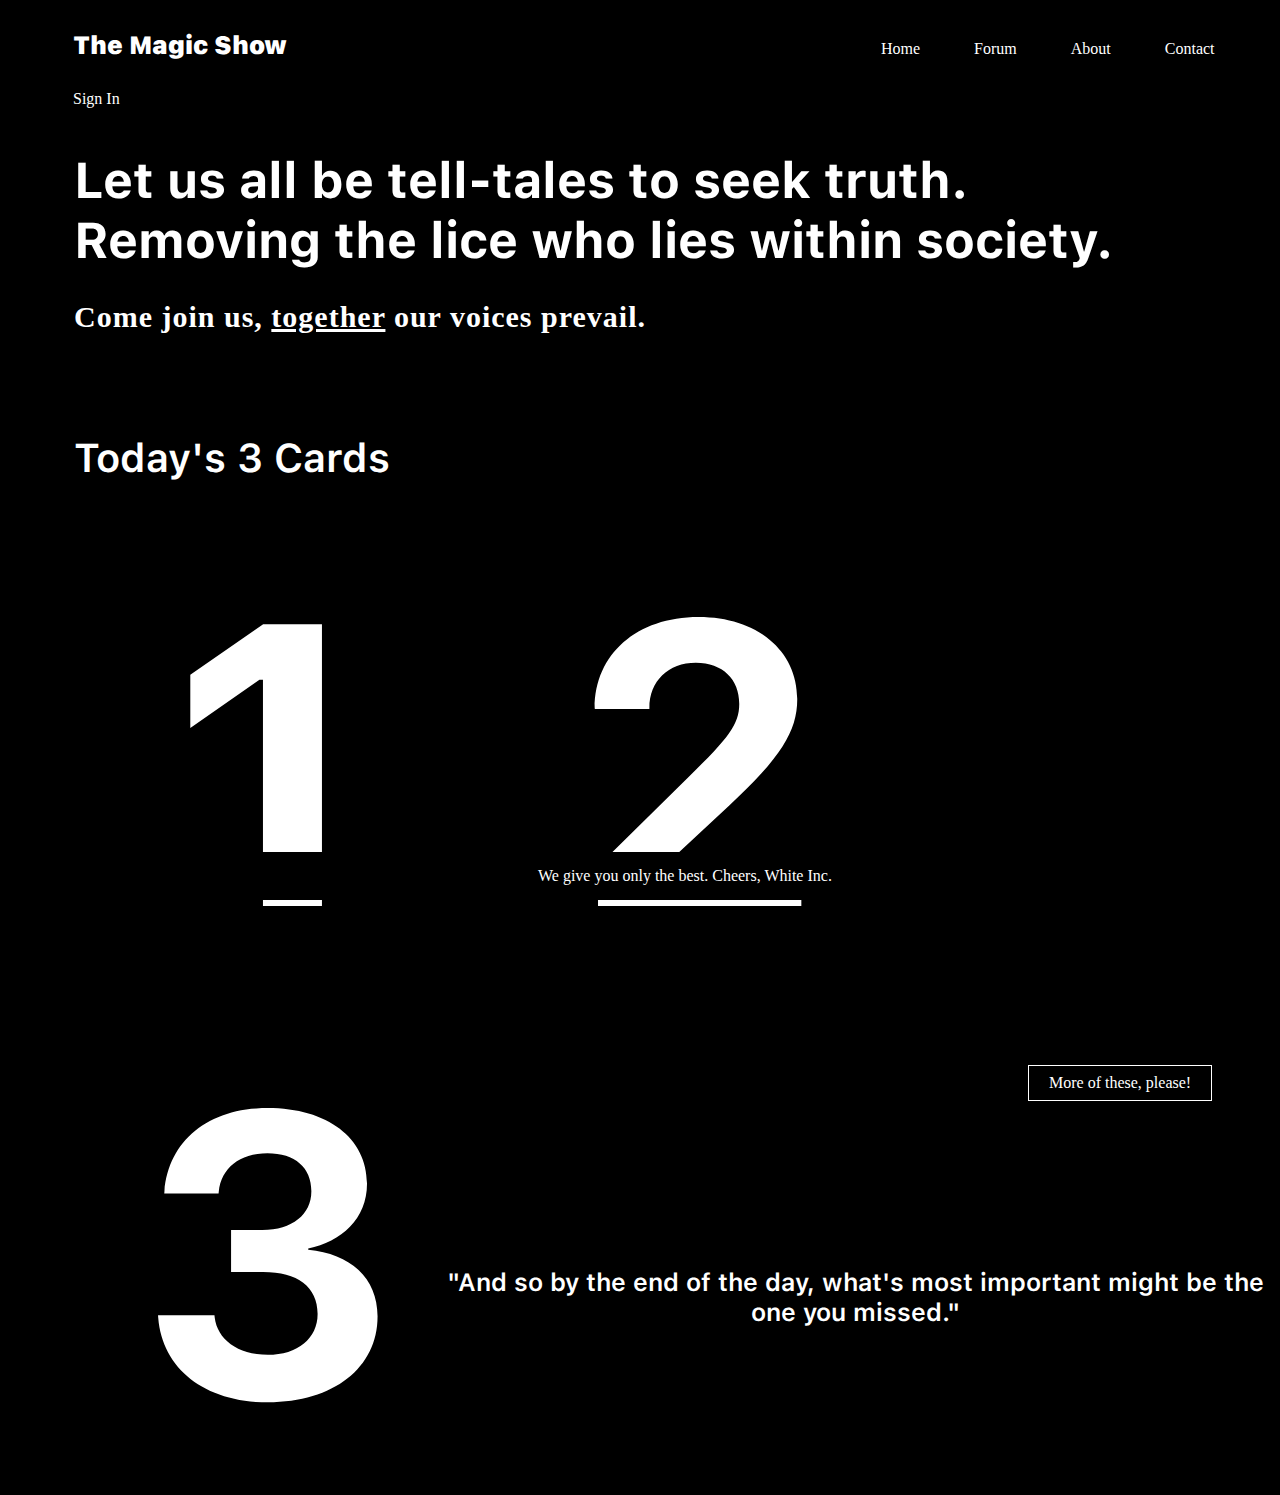
==== index.html @ f0da0e39 "init" ====
<!DOCTYPE html>
<!-- a forum that talks just about anything, from politics to health and education, nanti ada this swipe" cards gtu in the home page -->
<html>
  <head>
    <title>The Magic Show</title>
    <link href="style.css" rel="stylesheet" type="text/css">
  </head>
  <body>
    <ul class="nav">
      <li><a id="home-title"href="index.html">The Magic Show</a></li>
      <li><a href="index.html">Home</a></li>
      <li><a href="forum.html">Forum</a></li>
      <li><a href="about.html">About</a></li>
      <li><a href="contact.html">Contact</a></li>
      <li><a href="signin.html">Sign In</a></li>
    </ul>
    <h1 class="opening">Let us all be tell-tales to seek truth.</h1>
    <h1 class="opening" id="opening-2">Removing the lice who lies within society.</h1>
    <h3 class="join-text">Come join us, <u>together</u> our voices prevail.</h3>
    <h2>Today's 3 Cards</h2>
    <div class="flip-card" style="margin-left: 90px; float: left">
      <div class="flip-card-inner">
        <div class="flip-card-front">
          <div class="box" style="background-color: black">
            <h4 class="card">1</h4>
          </div>
        </div>
        <div class="flip-card-back">
          <div class="box">
            <h4>Racism is still on the line for minorities living overseas.</h4>
          </div>
        </div>
      </div>
    </div>
    <div class="flip-card" style="margin-left: 90px; float: left">
      <div class="flip-card-inner">
        <div class="flip-card-front">
          <div class="box" style="background-color: black">
            <h4 class="card">2</h4>
          </div>
        </div>
        <div class="flip-card-back">
          <div class="box">
            <h4>Economic downfall could cause much more harm than before.</h4>
          </div>
        </div>
      </div>
    </div>
    <div class="flip-card" style="margin-left: 90px; float: left">
      <div class="flip-card-inner">
        <div class="flip-card-front">
          <div class="box" style="background-color: black">
            <h4 class="card">3</h4>
          </div>
        </div>
        <div class="flip-card-back">
          <div class="box">
            <h4>You should not buy a new Mac this year!</h4>
          </div>
        </div>
      </div>
    </div>
    <p class="more"><a href="forum.html">More of these, please!</a></p>
    <h5>"And so by the end of the day, what's most important might be the one you missed."</h5>
    <div class="footer">We give you only the best. Cheers, White Inc.</div>
  </body>
</html>
---- style.css ----
@font-face {
  font-family: sfpro;
  src: url(sfpro.ttf);
}

@font-face {
  font-family: sfproblack;
  src: url(sfprotextblack.otf);
}

@font-face {
  font-family: sfprobold;
  src: url(sfprotextbold.otf);
}

@font-face {
  font-family: sfprosemibold;
  src: url(sfprotextsemibold.otf);
}

body {
  padding: 0px;
  background-color: black;
  color: white;
}

h1 {
  font-family: "sfprobold";
  margin-left: 66px;
}

h2 {
  font-family: "sfprosemibold";
  margin-left: 66px;
  font-size: 40px;
  margin-top: 100px;
}

h3 {
  font-family: "sfpro";
  letter-spacing: 1px;
  margin-left: 66px;
}

h4 {
  font-family: "sfprobold";
  font-size: 30px;
  color: black;
  margin-top: 3px;
  margin-left: 10px;
  margin-right: 10px;
}

h5 {
  font-family: "sfprosemibold";
  font-size: 25px;
  margin-top: 150px;
  margin-left: -40px;
  text-align: center;
}

p {
  font-family: "sfpro";
}

.opening {
  margin-top: 150px;
  margin-bottom: 0px;
  font-size: 50px;
}

.join-text {
  font-size: 30px;
}

.nav {
  position: fixed;
  top: 0;
  background-color: black;
  padding-top: 15px;
  padding-bottom: 15px;
  margin: 0px;
  z-index: 1000;
}

.nav li {
  display: inline-block;
  padding: 15px;
  font-family: "sfpro";
}

#opening-2 {
  margin-top: 0px;
}

#home-title {
  font-family: "sfproblack";
  font-size: 25px;
  color: white;
}

#home-title:link {
  color: white;
  background-color: transparent;
  text-decoration: none;
  padding-top: 8px;
  padding-bottom: 8px;
  padding-right: 550px;
}

#home-title:visited {
  color: white;
  background-color: transparent;
  text-decoration: none;
  padding-top: 8px;
  padding-bottom: 8px;
  padding-right: 550px;
}

#home-title:hover {
  color: white;
  background-color: transparent;
  padding-top: 8px;
  padding-bottom: 8px;
  padding-right: 550px;
  text-decoration: none;
}

#home-title:active {
  color: white;
  background-color: transparent;
  text-decoration: none;
  padding-top: 8px;
  padding-bottom: 8px;
  padding-right: 550px;
}

a:link {
  color: white;
  background-color: transparent;
  text-decoration: none;
  padding-top: 8px;
  padding-bottom: 8px;
  padding-left: 10px;
  padding-right: 10px;
  transition: 0.3s;
}

a:visited {
  color: white;
  background-color: transparent;
  text-decoration: none;
  padding-top: 8px;
  padding-bottom: 8px;
  padding-left: 10px;
  padding-right: 10px;
}

a:hover {
  color: black;
  background-color: white;
  padding-top: 8px;
  padding-bottom: 8px;
  padding-left: 10px;
  padding-right: 10px;
  text-decoration: none;
}

a:active {
  color: white;
  background-color: transparent;
  text-decoration: none;
  padding-top: 8px;
  padding-bottom: 8px;
  padding-left: 10px;
  padding-right: 10px;
}

.box {
  width: 300px;
  height: 450px;
  float: left;
  /* margin-left: 90px; */
  margin-top: 0px;
  margin-right: 0px;
  padding: 20px;
  text-align: left;
  background-color: white;
  border-radius: 10px;
}

.flip-card {
  background-color: transparent;
  width: 340px;
  height: 490px;
  perspective: 1000px;
}

.flip-card-inner {
  position: static;
  width: 100%;
  height: 100%;
  text-align: center;
  transition: transform 0.8s;
  transform-style: preserve-3d;
}

.flip-card-front, .flip-card-back {
  position: absolute;
  width: 100%;
  height: 100%;
  -webkit-backface-visibility: hidden;
  backface-visibility: hidden;
}

.flip-card:hover .flip-card-inner {
  transform: rotateY(180deg);
}

.flip-card-front {
  color: black;
}

.flip-card-back {
  transform: rotateY(180deg);
}

.card {
  text-align: center;
  margin-top: -10px;
  font-size: 400px;
  color: white;
}

.more {
  display: inline-block;
  margin-left: 590px;
  background-color: black;
  border: white;
  border-style: solid;
  border-width: 1px;
  margin-top: 60px;
  padding-top: 8px;
  padding-bottom: 8px;
  padding-left: 10px;
  padding-right: 10px;
}

.more:link {
  color: white;
  background-color: transparent;
  text-decoration: none;
  padding-top: 8px;
  padding-bottom: 8px;
  padding-left: 10px;
  padding-right: 10px;
  transition: 0.3s;
}

.more:visited {
  color: white;
  background-color: transparent;
  text-decoration: none;
  padding-top: 8px;
  padding-bottom: 8px;
  padding-left: 10px;
  padding-right: 10px;
}

.more:hover {
  color: black;
  background-color: white;
  padding-top: 8px;
  padding-bottom: 8px;
  padding-left: 10px;
  padding-right: 10px;
  text-decoration: none;
}

.more:active {
  color: white;
  background-color: transparent;
  text-decoration: none;
  padding-top: 8px;
  padding-bottom: 8px;
  padding-left: 10px;
  padding-right: 10px;
}

.footer {
  background-color: black;
  font-family: "sfpro";
  color: white;
  margin-left: 0px;
  padding: 15px;
  padding-left: 530px;
  position: fixed;
  bottom: 0px;
  width: 100%;
}

.message {
  background-color: black; 
  color: white;
  font-family: "sfpro";
  letter-spacing: 0.5px;
  padding: 10px;
  font-size: 18px;
  margin-left: 66px;
  border-width: 2px;
  border-radius: 5px;
  border-color: white;
}

#here:link {
  color: white;
  background-color: transparent;
  text-decoration: none;
}

#here:visited {
  color: white;
  background-color: transparent;
  text-decoration: none;
}

#here:hover {
  color: white;
  background-color: transparent;
  text-decoration: none;
}

#home:active {
  color: white;
  background-color: transparent;
  text-decoration: none;
}

.submit {
  display: inline-block;
  margin-left: 660px;
  background-color: black;
  border: white;
  border-style: solid;
  border-width: 1px;
  margin-top: 60px;
  padding-top: 8px;
  padding-bottom: 8px;
  padding-left: 10px;
  padding-right: 10px;
  margin-bottom: 100px;
}

.submit:link {
  color: white;
  background-color: transparent;
  text-decoration: none;
  padding-top: 8px;
  padding-bottom: 8px;
  padding-left: 10px;
  padding-right: 10px;
  transition: 0.3s;
}

.submit:visited {
  color: white;
  background-color: transparent;
  text-decoration: none;
  padding-top: 8px;
  padding-bottom: 8px;
  padding-left: 10px;
  padding-right: 10px;
}

.submit:hover {
  color: black;
  background-color: white;
  padding-top: 8px;
  padding-bottom: 8px;
  padding-left: 10px;
  padding-right: 10px;
  text-decoration: none;
}

.submit:active {
  color: white;
  background-color: transparent;
  text-decoration: none;
  padding-top: 8px;
  padding-bottom: 8px;
  padding-left: 10px;
  padding-right: 10px;
}

.data {
  margin-left: 450px;
  margin-top: 50px;
}

.form {
  font-family: "sfprosemibold";
  font-size: 30px;
}

.isi {
  background-color: black; 
  border-top-style: hidden;
  border-left-style: hidden;
  border-right-style: hidden;
  border-bottom-style: solid;
  border-bottom-color: white;
  margin-left: 10px;
  font-family: "sfpro";
  font-size: 20px;
  color: white;
}

.isi:focus {
  outline:none;
}
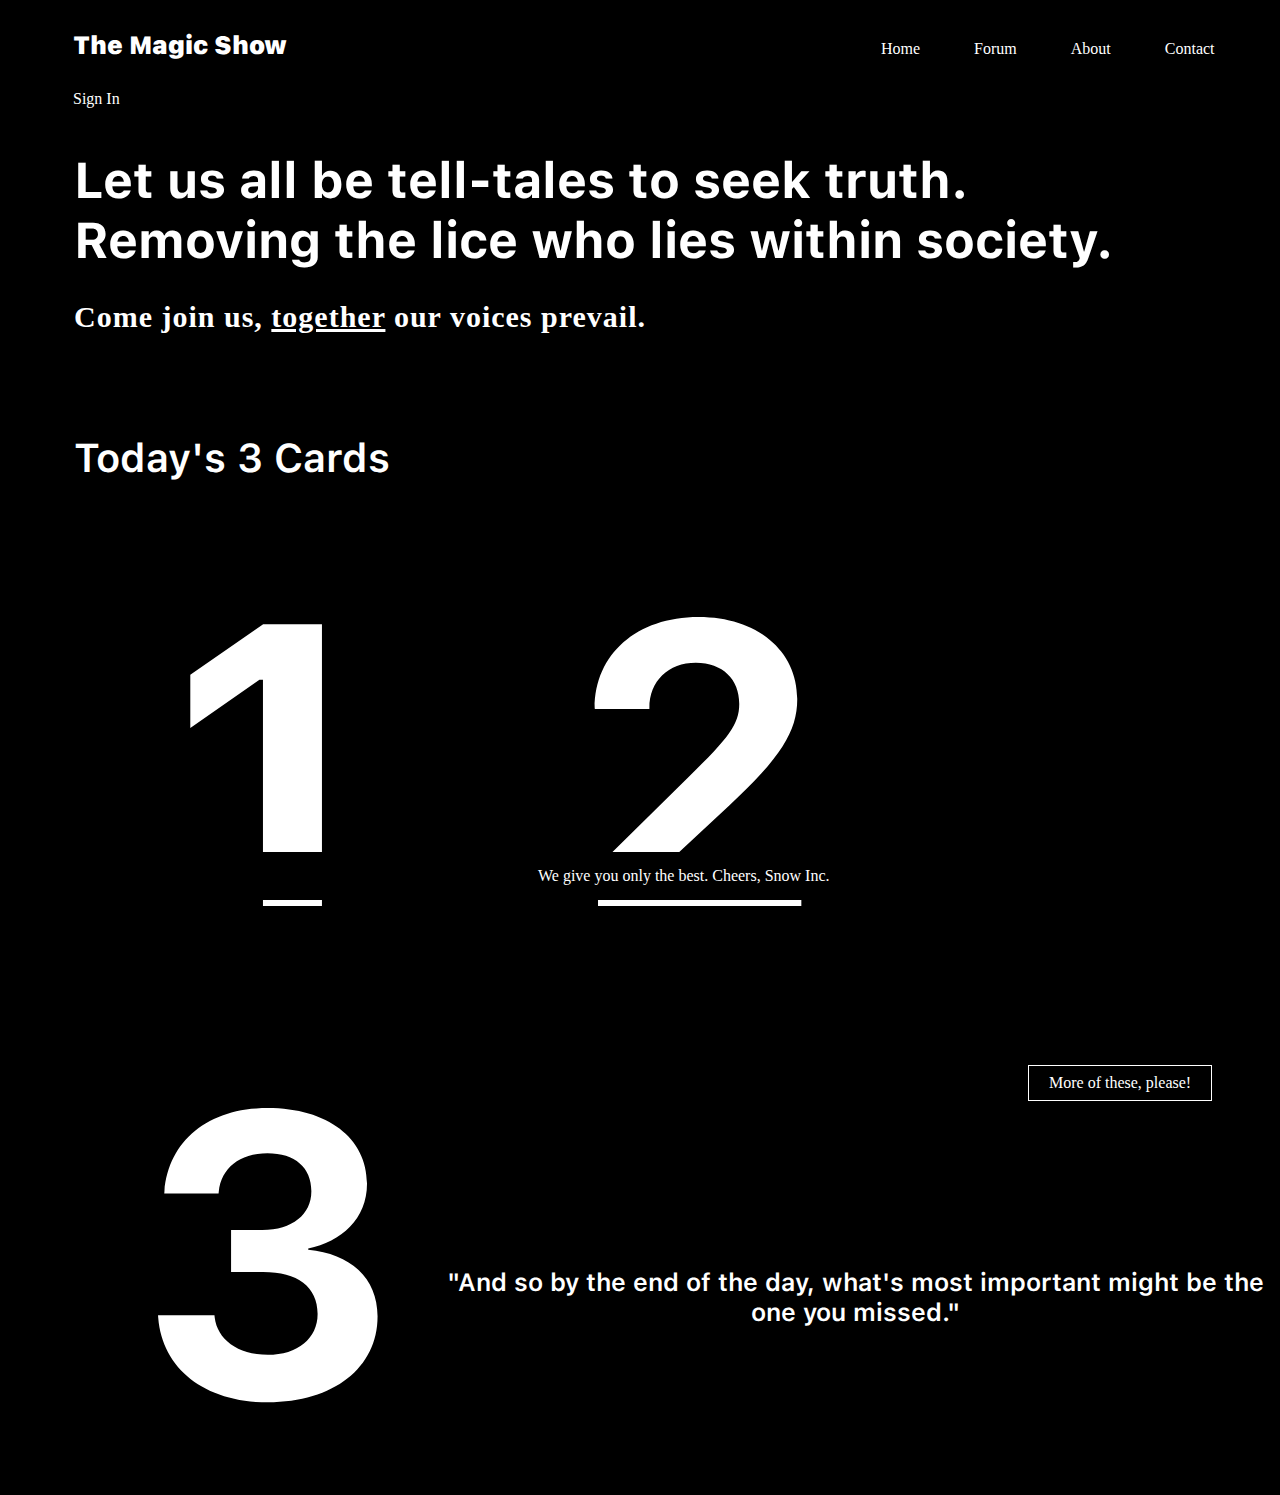
==== commit 0bac43eb: "add new script file" ====
--- a/index.html
+++ b/index.html
@@ -62,6 +62,6 @@
     </div>
     <p class="more"><a href="forum.html">More of these, please!</a></p>
     <h5>"And so by the end of the day, what's most important might be the one you missed."</h5>
-    <div class="footer">We give you only the best. Cheers, White Inc.</div>
+    <div class="footer">We give you only the best. Cheers, Snow Inc.</div>
   </body>
 </html>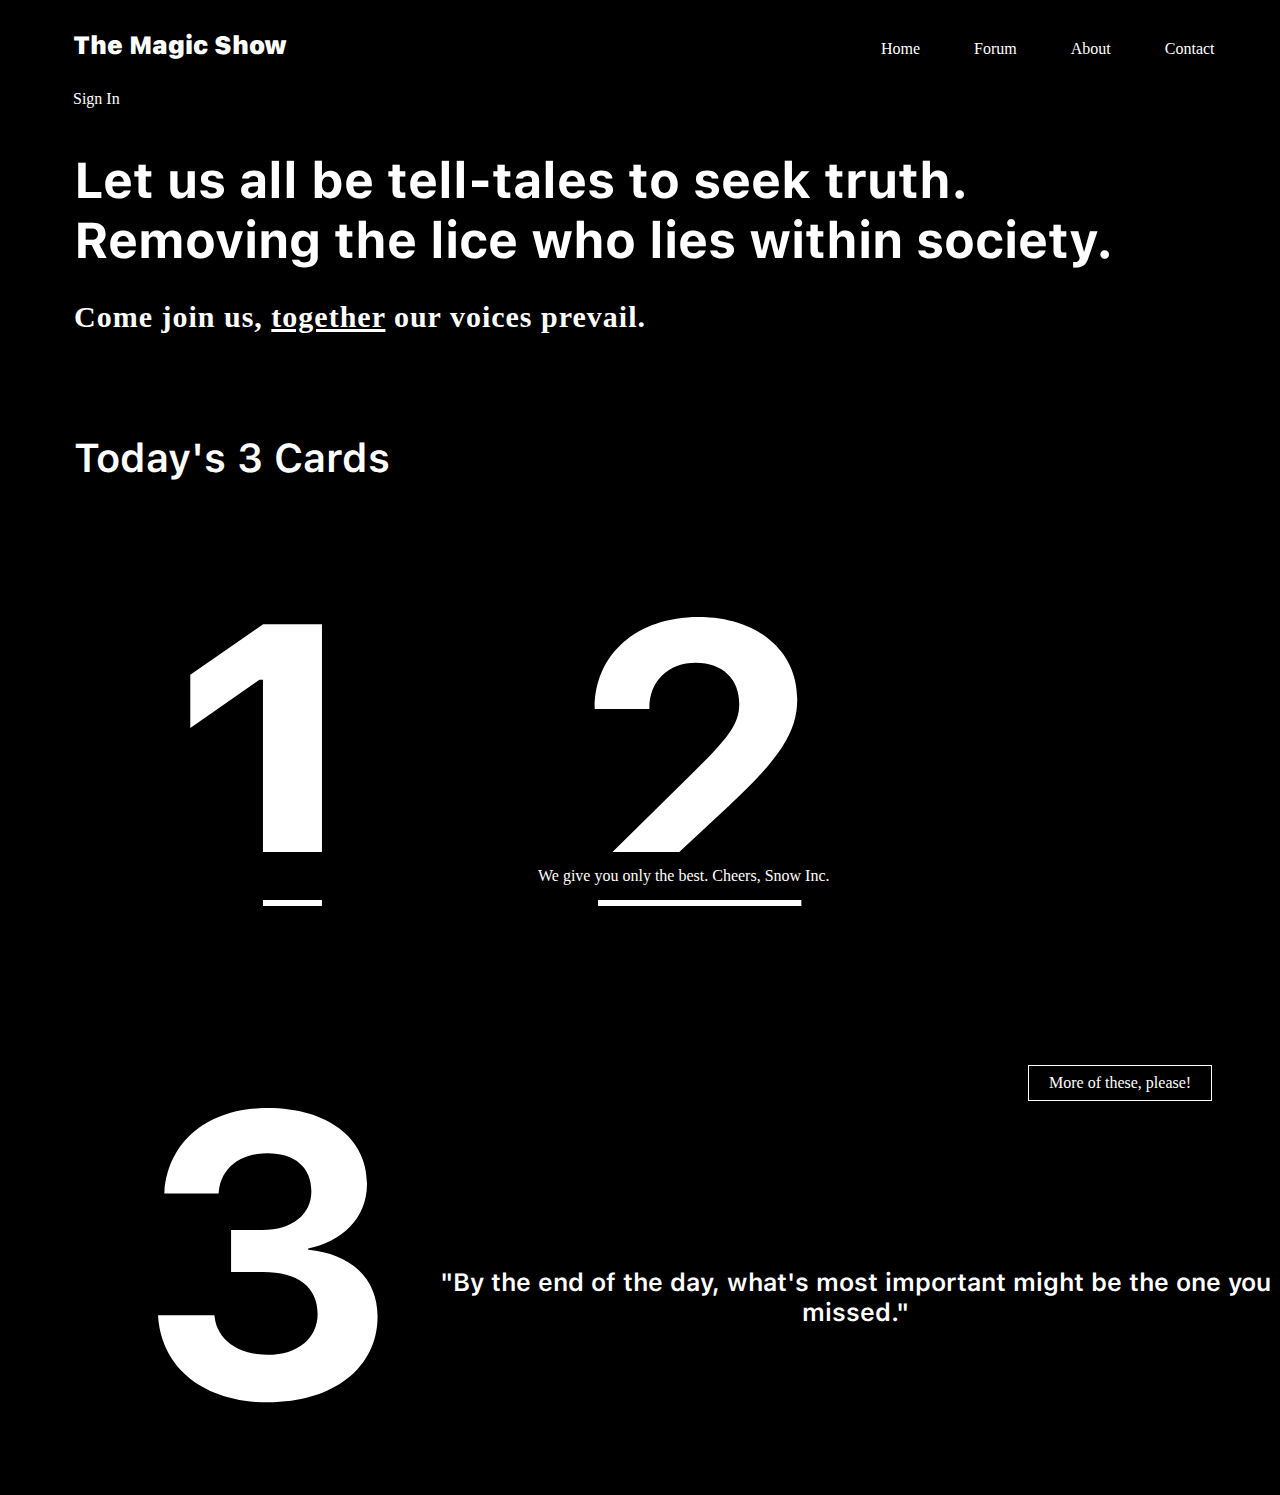
==== commit 13b78b5a: "edit texts" ====
--- a/index.html
+++ b/index.html
@@ -61,7 +61,7 @@
       </div>
     </div>
     <p class="more"><a href="forum.html">More of these, please!</a></p>
-    <h5>"And so by the end of the day, what's most important might be the one you missed."</h5>
+    <h5>"By the end of the day, what's most important might be the one you missed."</h5>
     <div class="footer">We give you only the best. Cheers, Snow Inc.</div>
   </body>
 </html>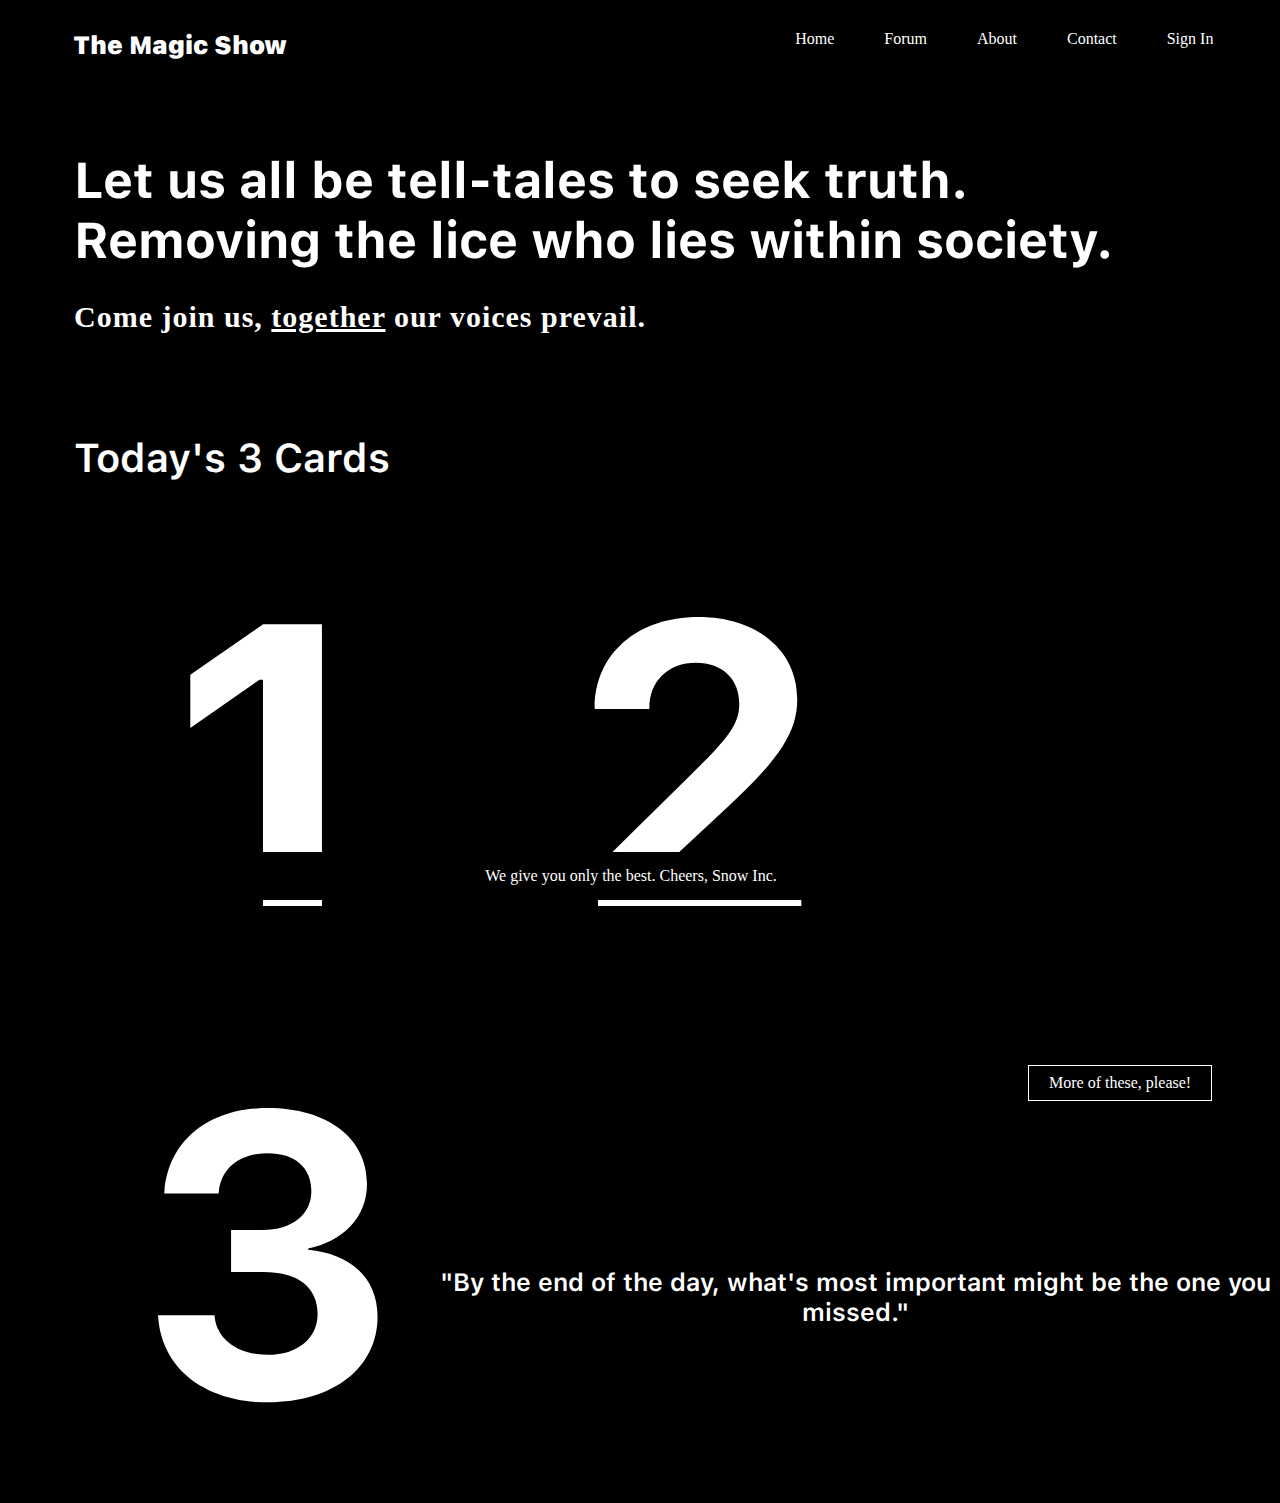
==== commit e201a2c4: "fix layout" ====
--- a/index.html
+++ b/index.html
@@ -6,13 +6,17 @@
     <link href="style.css" rel="stylesheet" type="text/css">
   </head>
   <body>
-    <ul class="nav">
-      <li><a id="home-title"href="index.html">The Magic Show</a></li>
-      <li><a href="index.html">Home</a></li>
-      <li><a href="forum.html">Forum</a></li>
-      <li><a href="about.html">About</a></li>
-      <li><a href="contact.html">Contact</a></li>
-      <li><a href="signin.html">Sign In</a></li>
+    <ul class="nav" style="width: 93vw; display: flex; flex-direction: row; justify-content: space-between;">
+      <div>
+        <li><a id="home-title"href="index.html">The Magic Show</a></li>
+      </div>
+      <div style="display: flex; flex-direction: row;">
+        <li><a href="index.html">Home</a></li>
+        <li><a href="forum.html">Forum</a></li>
+        <li><a href="about.html">About</a></li>
+        <li><a href="contact.html">Contact</a></li>
+        <li><a href="signin.html">Sign In</a></li>
+      </div>
     </ul>
     <h1 class="opening">Let us all be tell-tales to seek truth.</h1>
     <h1 class="opening" id="opening-2">Removing the lice who lies within society.</h1>
@@ -61,7 +65,7 @@
       </div>
     </div>
     <p class="more"><a href="forum.html">More of these, please!</a></p>
-    <h5>"By the end of the day, what's most important might be the one you missed."</h5>
+    <h5 style="margin-bottom: 11rem;">"By the end of the day, what's most important might be the one you missed."</h5>
     <div class="footer">We give you only the best. Cheers, Snow Inc.</div>
   </body>
 </html>--- a/style.css
+++ b/style.css
@@ -105,7 +105,7 @@
   text-decoration: none;
   padding-top: 8px;
   padding-bottom: 8px;
-  padding-right: 550px;
+  /* padding-right: 550px; */
 }
 
 #home-title:visited {
@@ -114,7 +114,7 @@
   text-decoration: none;
   padding-top: 8px;
   padding-bottom: 8px;
-  padding-right: 550px;
+  /* padding-right: 550px; */
 }
 
 #home-title:hover {
@@ -122,7 +122,7 @@
   background-color: transparent;
   padding-top: 8px;
   padding-bottom: 8px;
-  padding-right: 550px;
+  /* padding-right: 550px; */
   text-decoration: none;
 }
 
@@ -132,7 +132,7 @@
   text-decoration: none;
   padding-top: 8px;
   padding-bottom: 8px;
-  padding-right: 550px;
+  /* padding-right: 550px; */
 }
 
 a:link {
@@ -288,15 +288,17 @@
 }
 
 .footer {
+  width: 95vw;
   background-color: black;
   font-family: "sfpro";
   color: white;
   margin-left: 0px;
   padding: 15px;
-  padding-left: 530px;
+  text-align: center;
+  /* padding-left: 530px; */
   position: fixed;
   bottom: 0px;
-  width: 100%;
+  /* width: 100%; */
 }
 
 .message {
